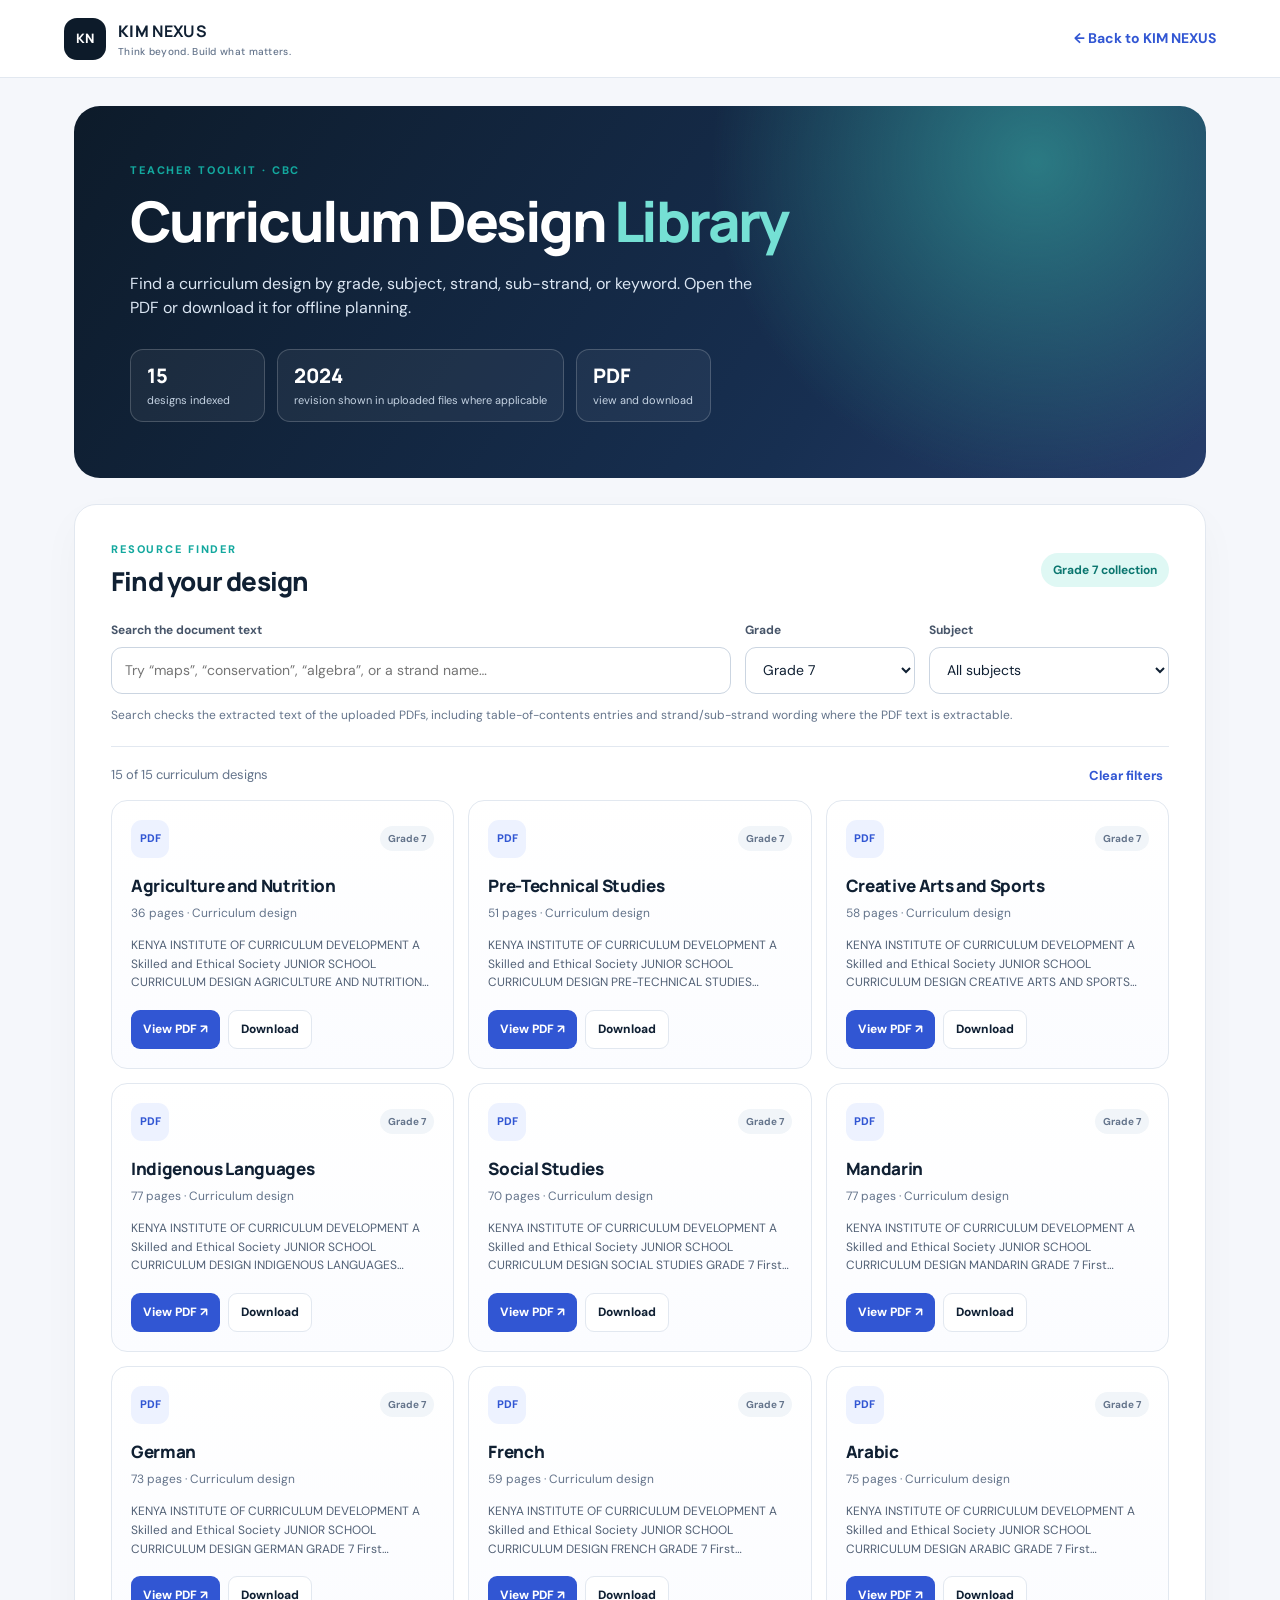
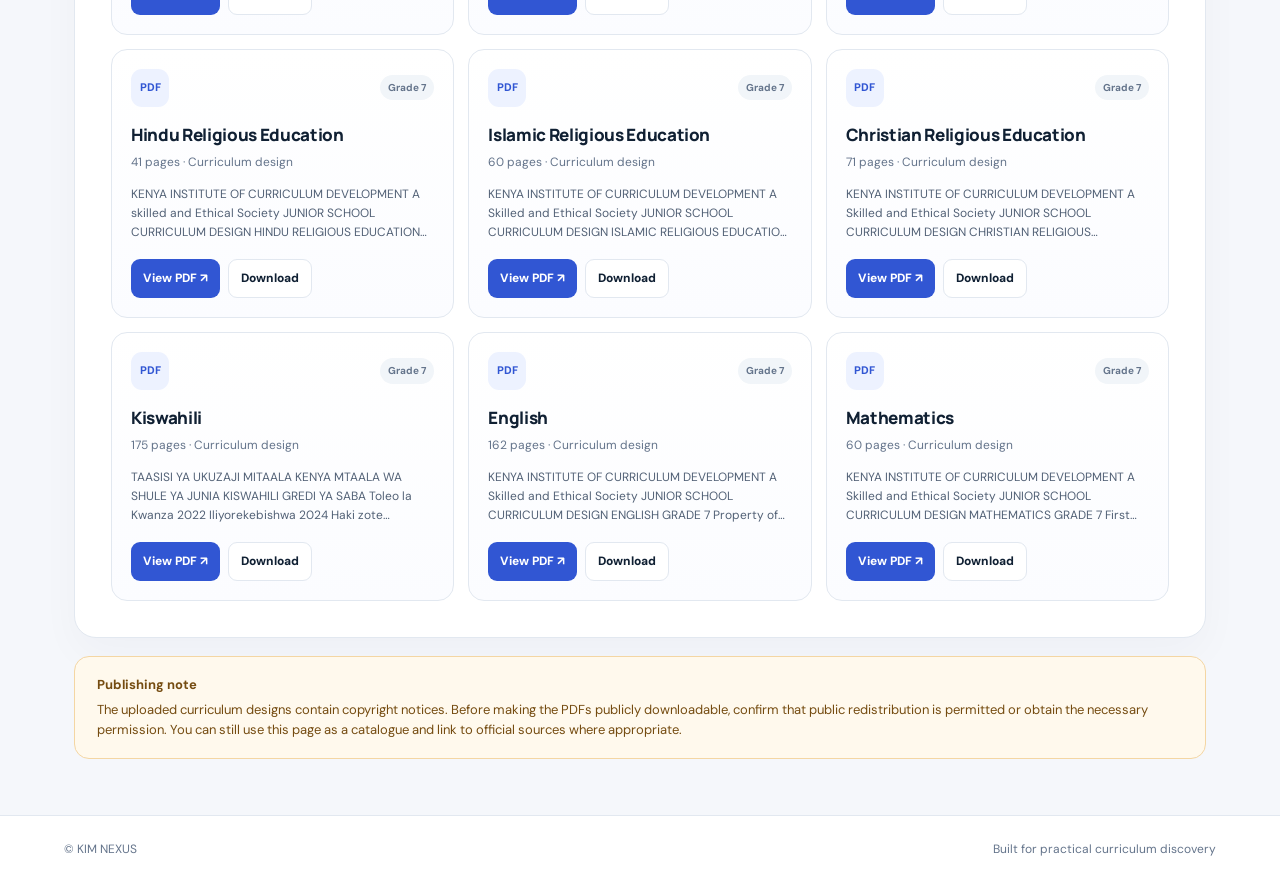
==== curriculum.html @ b1ddff78 "Add files via upload" ====
<!doctype html>
<html lang="en">
<head>
<meta charset="utf-8">
<meta name="viewport" content="width=device-width, initial-scale=1">
<meta name="description" content="Search Grade 7 curriculum designs by subject, strand, sub-strand, or keyword on KIM NEXUS.">
<title>Curriculum Design Library | KIM NEXUS</title>
<link rel="stylesheet" href="curriculum.css">
</head>
<body>
<header class="topbar">
  <a class="brand" href="index.html" aria-label="KIM NEXUS home"><span class="brand-mark">KN</span><span>KIM <b>NEXUS</b><small>Think beyond. Build what matters.</small></span></a>
  <a class="home-link" href="index.html">← Back to KIM NEXUS</a>
</header>
<main>
  <section class="hero">
    <p class="eyebrow">TEACHER TOOLKIT · CBC</p>
    <h1>Curriculum Design <span>Library</span></h1>
    <p class="hero-copy">Find a curriculum design by grade, subject, strand, sub-strand, or keyword. Open the PDF or download it for offline planning.</p>
    <div class="stats"><div><strong id="resource-count">15</strong><span>designs indexed</span></div><div><strong>2024</strong><span>revision shown in uploaded files where applicable</span></div><div><strong>PDF</strong><span>view and download</span></div></div>
  </section>

  <section class="library-panel" aria-label="Curriculum search">
    <div class="section-heading"><div><p class="eyebrow">RESOURCE FINDER</p><h2>Find your design</h2></div><span class="badge">Grade 7 collection</span></div>
    <div class="filters">
      <label class="search-field"><span>Search the document text</span><input id="search" type="search" placeholder="Try “maps”, “conservation”, “algebra”, or a strand name…" autocomplete="off"></label>
      <label><span>Grade</span><select id="grade"><option value="all">All grades</option><option value="Grade 7" selected>Grade 7</option></select></label>
      <label><span>Subject</span><select id="subject"><option value="all">All subjects</option></select></label>
    </div>
    <p class="hint">Search checks the extracted text of the uploaded PDFs, including table-of-contents entries and strand/sub-strand wording where the PDF text is extractable.</p>
    <div class="result-line"><span id="result-summary">Loading curriculum designs…</span><button id="clear" class="text-button" type="button">Clear filters</button></div>
    <div id="cards" class="cards" aria-live="polite"></div>
    <div id="empty" class="empty" hidden><strong>No matching design found.</strong><span>Try another keyword or clear the filters.</span></div>
  </section>
  <section class="notice">
    <strong>Publishing note</strong>
    <p>The uploaded curriculum designs contain copyright notices. Before making the PDFs publicly downloadable, confirm that public redistribution is permitted or obtain the necessary permission. You can still use this page as a catalogue and link to official sources where appropriate.</p>
  </section>
</main>
<footer><span>© KIM NEXUS</span><span>Built for practical curriculum discovery</span></footer>
<script src="curriculum.js"></script>
</body>
</html>
---- curriculum.css ----
@import url('https://fonts.googleapis.com/css2?family=DM+Sans:wght@400;500;600;700&family=Manrope:wght@400;500;600;700;800&display=swap');
:root{--ink:#102033;--muted:#64748b;--paper:#f5f7fb;--card:#fff;--line:#e2e8f0;--blue:#3156d3;--teal:#13a89e;--navy:#0d1b2a}
*{box-sizing:border-box}body{margin:0;background:var(--paper);color:var(--ink);font-family:"DM Sans",system-ui,sans-serif;line-height:1.55}
.topbar{height:auto;min-height:78px;padding:16px clamp(18px,5vw,72px);display:flex;justify-content:space-between;align-items:center;gap:18px;background:#fff;border-bottom:1px solid var(--line)}
.brand{display:flex;align-items:center;gap:12px;text-decoration:none;color:var(--ink);font-family:Manrope,sans-serif;font-weight:800;letter-spacing:.02em}.brand-mark{display:grid;place-items:center;width:42px;height:42px;border-radius:13px;background:var(--navy);color:#fff;font-size:13px}.brand small{display:block;font:500 10px "DM Sans",sans-serif;color:var(--muted);letter-spacing:.03em;margin-top:1px}.home-link{color:var(--blue);text-decoration:none;font-size:14px;font-weight:700}
main{max-width:1180px;margin:auto;padding:0 24px 56px}.hero{margin:28px 0 26px;padding:clamp(28px,5vw,56px);border-radius:26px;background:radial-gradient(circle at 85% 15%,#2b7a83 0,transparent 32%),linear-gradient(125deg,#0d1b2a,#172f51 68%,#263d6a);color:#fff;overflow:hidden}.eyebrow{font-size:11px;font-weight:800;letter-spacing:.17em;color:var(--teal);margin:0 0 12px}.hero h1{font:800 clamp(34px,5vw,56px)/1.08 Manrope,sans-serif;letter-spacing:-.045em;max-width:700px;margin:0}.hero h1 span{color:#75e0d4}.hero-copy{max-width:650px;color:#dbe6f3;font-size:16px;margin:20px 0 28px}.stats{display:flex;flex-wrap:wrap;gap:12px}.stats div{padding:12px 16px;border:1px solid #ffffff30;background:#ffffff0d;border-radius:13px;min-width:135px}.stats strong,.stats span{display:block}.stats strong{font:800 20px Manrope,sans-serif}.stats span{font-size:11px;color:#c5d3e3;margin-top:3px}
.library-panel{background:#fff;border:1px solid var(--line);border-radius:22px;padding:clamp(20px,3.5vw,36px);box-shadow:0 16px 40px #10203308}.section-heading{display:flex;align-items:center;justify-content:space-between;gap:18px;margin-bottom:22px}.section-heading h2{font:800 26px Manrope,sans-serif;margin:0;letter-spacing:-.03em}.section-heading .eyebrow{margin-bottom:5px}.badge{font-size:12px;font-weight:700;color:#0b766f;background:#dff8f4;padding:8px 12px;border-radius:99px;white-space:nowrap}
.filters{display:grid;grid-template-columns:minmax(240px,1fr) 170px 240px;gap:14px}.filters label{display:flex;flex-direction:column;gap:7px;min-width:0}.filters label>span{font-size:12px;font-weight:700;color:#475569}.filters input,.filters select{width:100%;min-height:47px;padding:11px 13px;border:1px solid #cbd5e1;border-radius:11px;background:#fff;color:var(--ink);font:14px "DM Sans",sans-serif;outline:none}.filters input:focus,.filters select:focus{border-color:var(--blue);box-shadow:0 0 0 3px #3156d31a}.hint{font-size:12px;color:var(--muted);margin:12px 0 22px}.result-line{display:flex;justify-content:space-between;align-items:center;gap:12px;border-top:1px solid var(--line);padding-top:18px;margin-bottom:14px;color:var(--muted);font-size:13px}.text-button{border:0;background:transparent;color:var(--blue);font:700 13px "DM Sans",sans-serif;cursor:pointer}
.cards{display:grid;grid-template-columns:repeat(3,minmax(0,1fr));gap:14px}.card{display:flex;flex-direction:column;min-width:0;border:1px solid var(--line);border-radius:16px;padding:19px;background:linear-gradient(180deg,#fff,#fbfcff);transition:transform .15s ease,border-color .15s ease,box-shadow .15s ease}.card:hover{transform:translateY(-2px);border-color:#b9c8ff;box-shadow:0 12px 24px #1020330d}.card-top{display:flex;justify-content:space-between;align-items:center;gap:10px}.pdf-icon{width:38px;height:38px;display:grid;place-items:center;border-radius:11px;background:#edf2ff;color:var(--blue);font-size:11px;font-weight:800}.grade-pill{font-size:10px;color:#64748b;background:#f1f5f9;border-radius:99px;padding:5px 8px;font-weight:700}.card h3{font:800 17px/1.3 Manrope,sans-serif;margin:17px 0 7px;letter-spacing:-.02em}.meta{color:var(--muted);font-size:12px;margin:0 0 14px}.excerpt{font-size:12px;color:#526176;margin:0 0 18px;display:-webkit-box;-webkit-line-clamp:3;-webkit-box-orient:vertical;overflow:hidden;min-height:54px}.card-actions{display:flex;gap:8px;margin-top:auto}.btn{display:inline-flex;align-items:center;justify-content:center;text-decoration:none;border-radius:9px;padding:9px 12px;font-size:12px;font-weight:800}.btn-primary{background:var(--blue);color:#fff}.btn-secondary{border:1px solid var(--line);color:var(--ink);background:#fff}.empty{padding:40px 15px;text-align:center;color:var(--muted)}.empty strong,.empty span{display:block}.empty strong{color:var(--ink);margin-bottom:5px}
.notice{margin:18px 0 0;padding:18px 22px;border:1px solid #f4d6a3;border-radius:15px;background:#fff9ed;color:#754c11;font-size:13px}.notice strong{font-size:13px}.notice p{margin:5px 0 0}footer{display:flex;justify-content:space-between;gap:15px;flex-wrap:wrap;padding:24px clamp(18px,5vw,72px);color:var(--muted);font-size:12px;border-top:1px solid var(--line);background:#fff}
@media(max-width:850px){.filters{grid-template-columns:1fr 1fr}.search-field{grid-column:1/-1}.cards{grid-template-columns:repeat(2,minmax(0,1fr))}}
@media(max-width:560px){.topbar{align-items:flex-start}.home-link{font-size:12px;padding-top:8px}.brand small{max-width:160px}.hero{border-radius:19px}.stats div{flex:1;min-width:calc(50% - 12px)}.filters{grid-template-columns:1fr}.search-field{grid-column:auto}.cards{grid-template-columns:1fr}.section-heading{align-items:flex-start;flex-direction:column}.result-line{align-items:flex-start}}
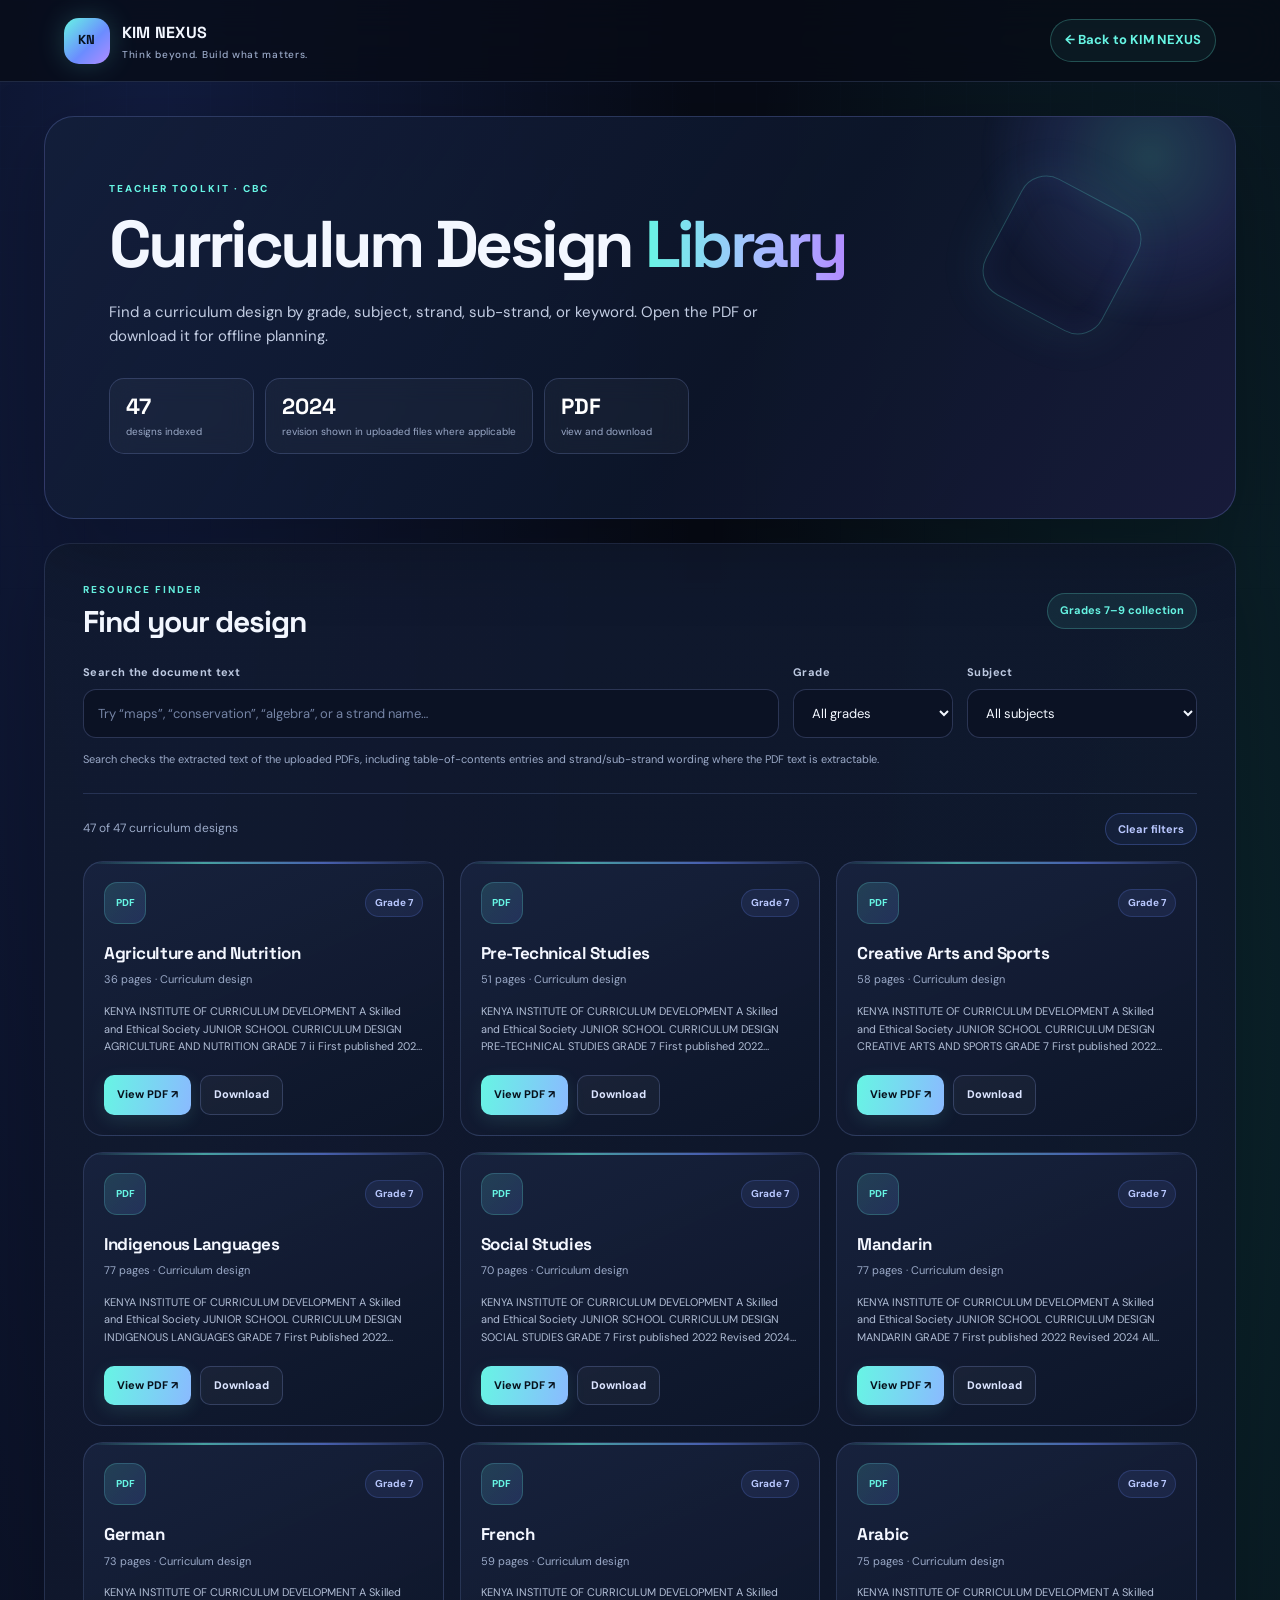
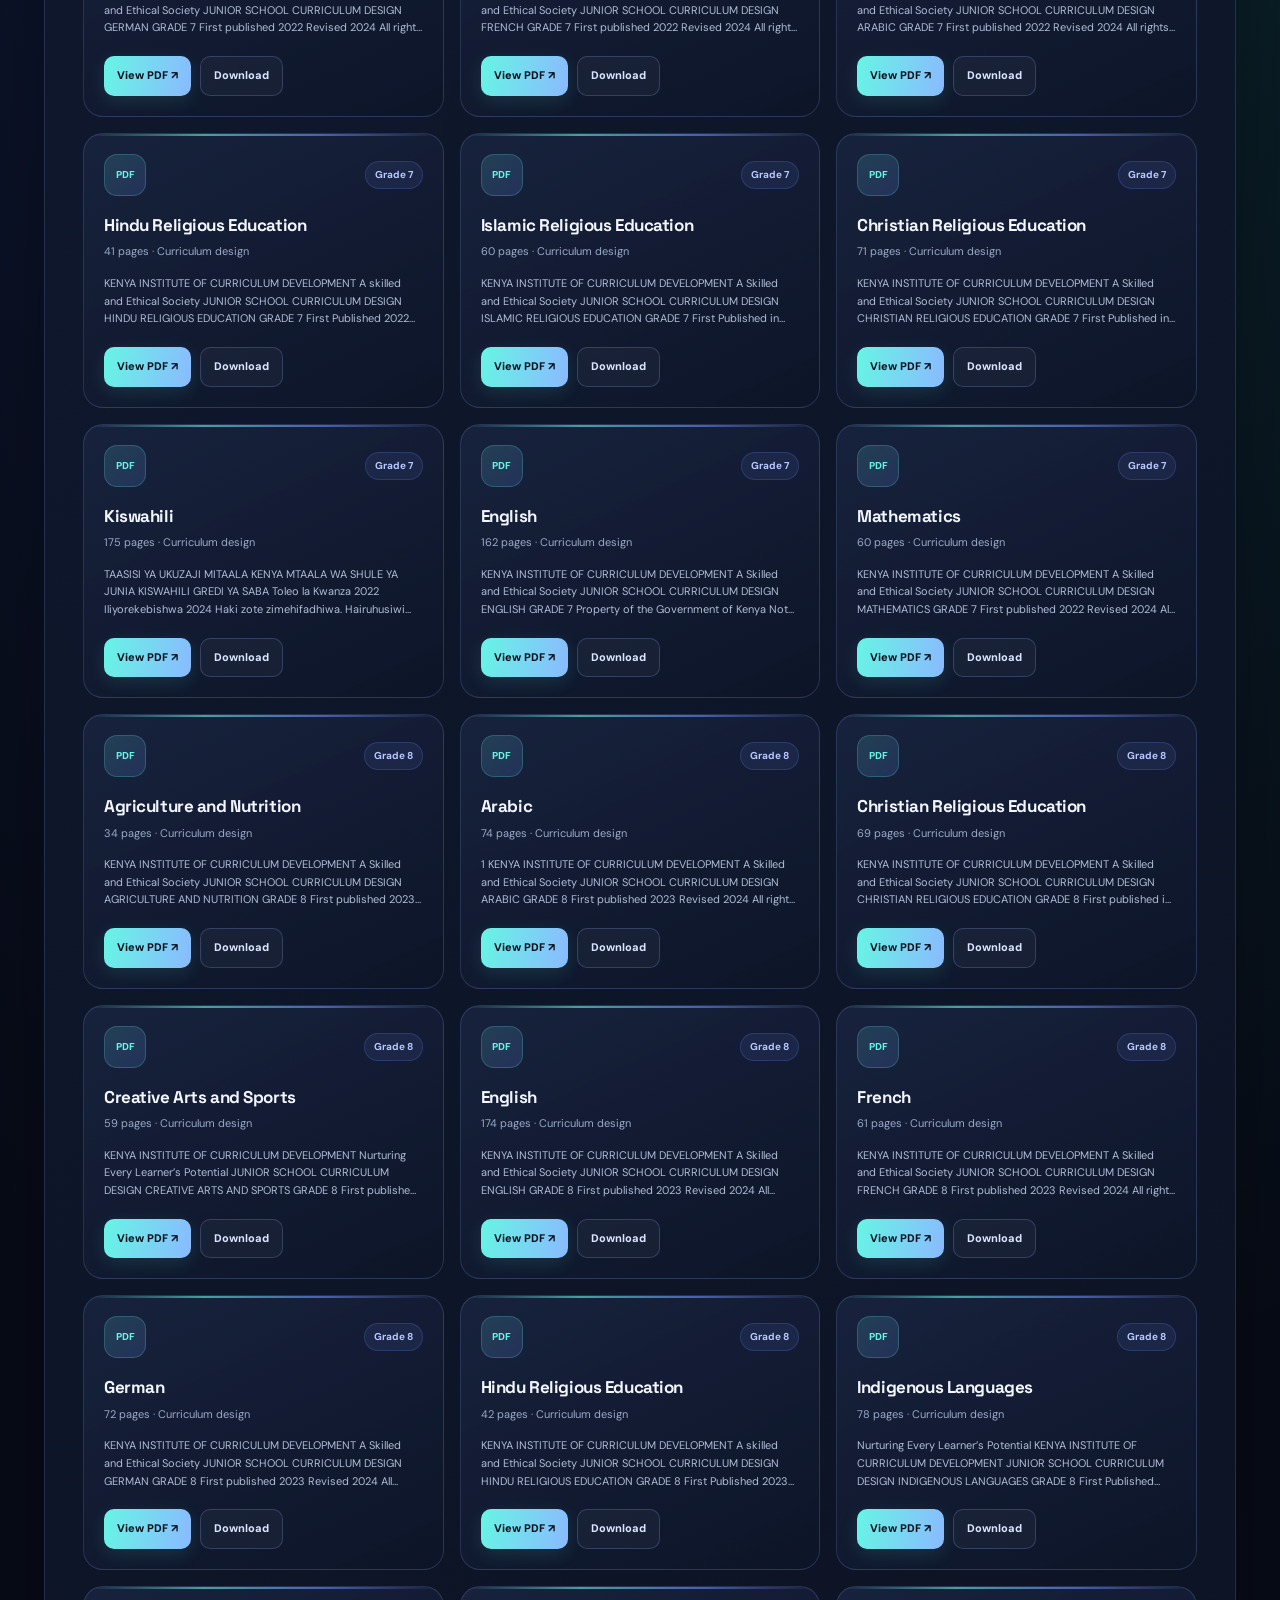
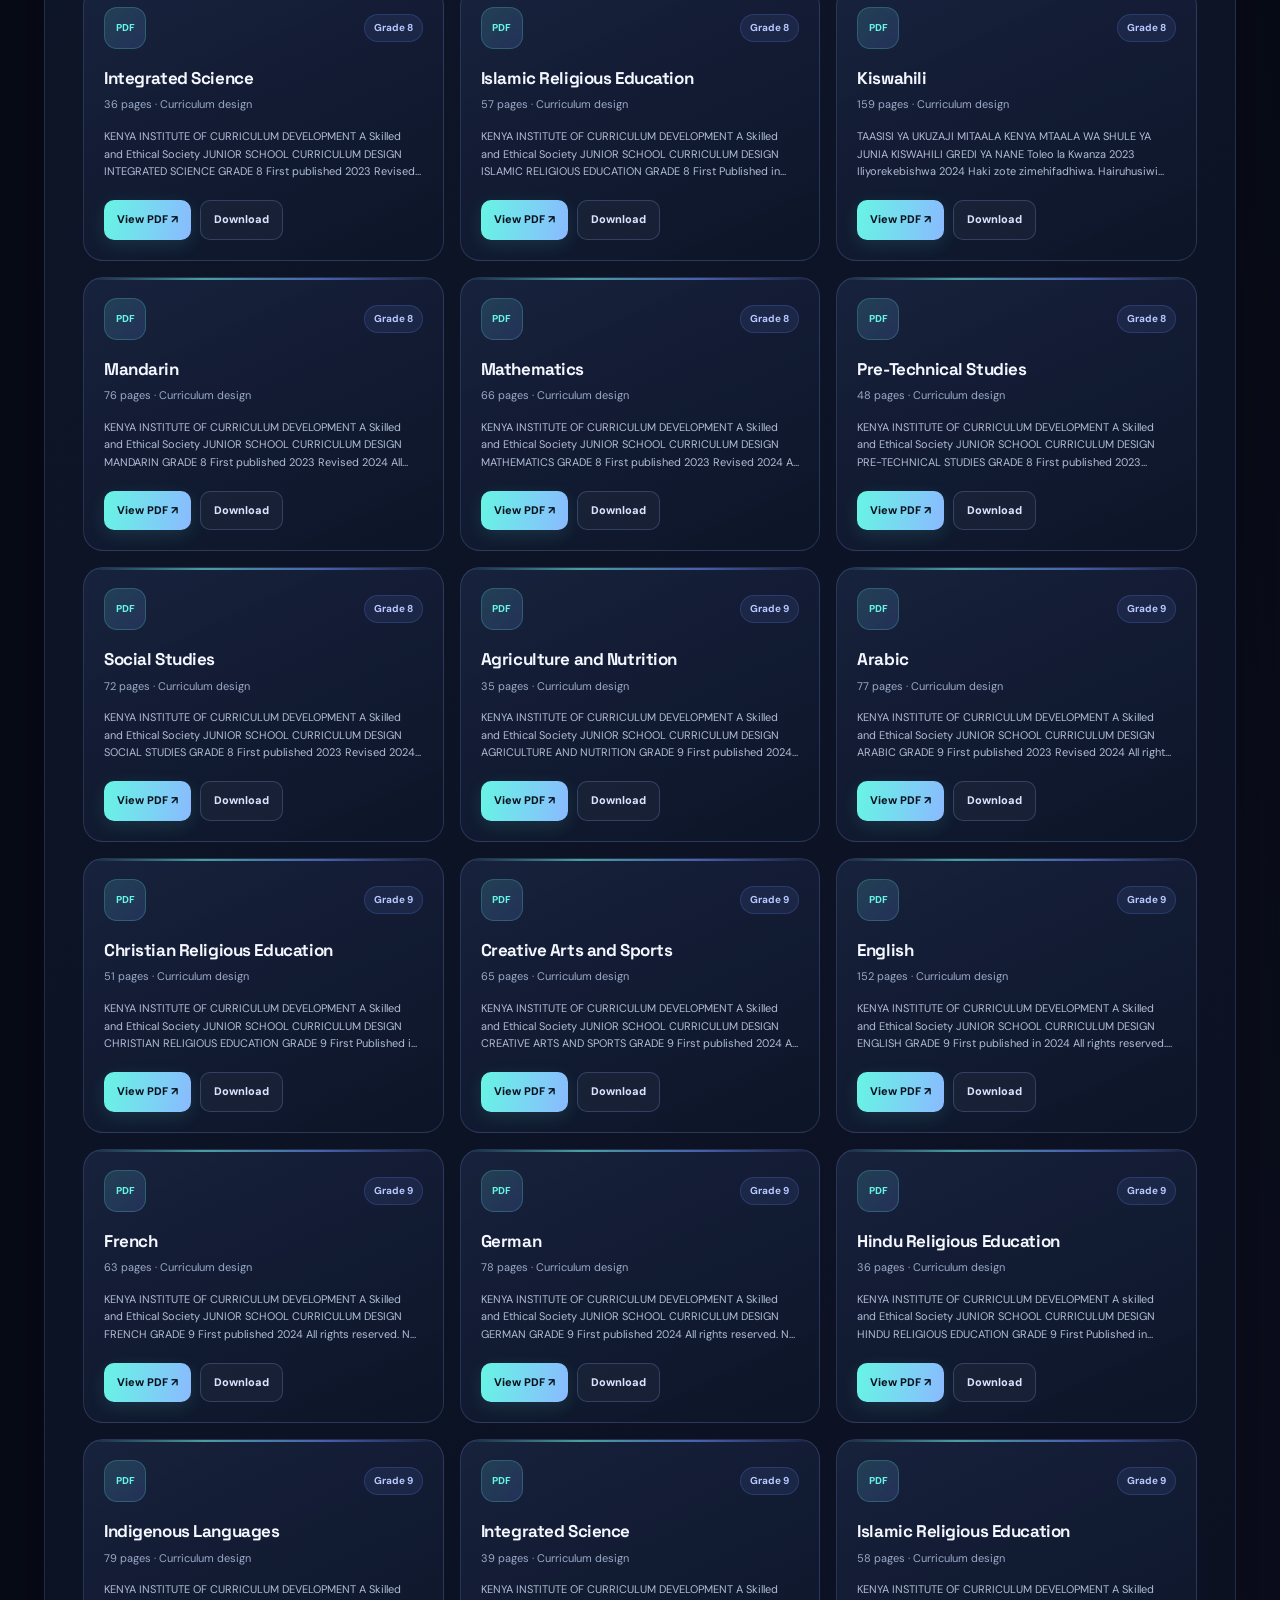
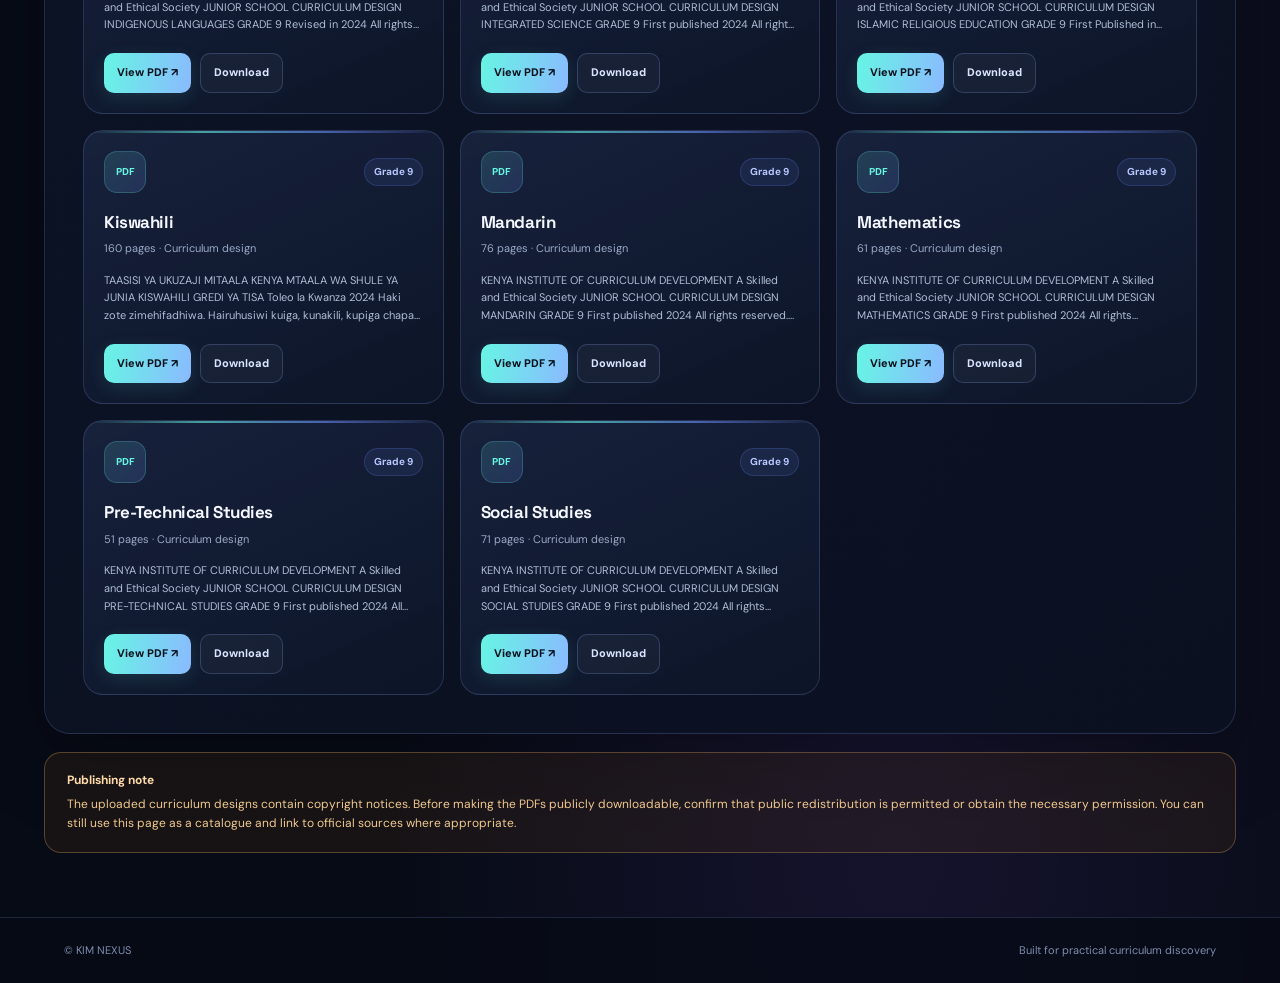
==== commit 63dbd739: "Update curriculum.html" ====
--- a/curriculum.html
+++ b/curriculum.html
@@ -3,7 +3,7 @@
 <head>
 <meta charset="utf-8">
 <meta name="viewport" content="width=device-width, initial-scale=1">
-<meta name="description" content="Search Grade 7 curriculum designs by subject, strand, sub-strand, or keyword on KIM NEXUS.">
+<meta name="description" content="Search Grade 7, 8 and 9 curriculum designs by grade, subject, strand, sub-strand, or keyword on KIM NEXUS.">
 <title>Curriculum Design Library | KIM NEXUS</title>
 <link rel="stylesheet" href="curriculum.css">
 </head>
@@ -17,14 +17,14 @@
     <p class="eyebrow">TEACHER TOOLKIT · CBC</p>
     <h1>Curriculum Design <span>Library</span></h1>
     <p class="hero-copy">Find a curriculum design by grade, subject, strand, sub-strand, or keyword. Open the PDF or download it for offline planning.</p>
-    <div class="stats"><div><strong id="resource-count">15</strong><span>designs indexed</span></div><div><strong>2024</strong><span>revision shown in uploaded files where applicable</span></div><div><strong>PDF</strong><span>view and download</span></div></div>
+    <div class="stats"><div><strong id="resource-count">47</strong><span>designs indexed</span></div><div><strong>2024</strong><span>revision shown in uploaded files where applicable</span></div><div><strong>PDF</strong><span>view and download</span></div></div>
   </section>
 
   <section class="library-panel" aria-label="Curriculum search">
-    <div class="section-heading"><div><p class="eyebrow">RESOURCE FINDER</p><h2>Find your design</h2></div><span class="badge">Grade 7 collection</span></div>
+    <div class="section-heading"><div><p class="eyebrow">RESOURCE FINDER</p><h2>Find your design</h2></div><span class="badge">Grades 7–9 collection</span></div>
     <div class="filters">
       <label class="search-field"><span>Search the document text</span><input id="search" type="search" placeholder="Try “maps”, “conservation”, “algebra”, or a strand name…" autocomplete="off"></label>
-      <label><span>Grade</span><select id="grade"><option value="all">All grades</option><option value="Grade 7" selected>Grade 7</option></select></label>
+      <label><span>Grade</span><select id="grade"><option value="all" selected>All grades</option><option value="Grade 7">Grade 7</option><option value="Grade 8">Grade 8</option><option value="Grade 9">Grade 9</option></select></label>
       <label><span>Subject</span><select id="subject"><option value="all">All subjects</option></select></label>
     </div>
     <p class="hint">Search checks the extracted text of the uploaded PDFs, including table-of-contents entries and strand/sub-strand wording where the PDF text is extractable.</p>
@@ -40,4 +40,4 @@
 <footer><span>© KIM NEXUS</span><span>Built for practical curriculum discovery</span></footer>
 <script src="curriculum.js"></script>
 </body>
-</html>+</html>
--- a/curriculum.css
+++ b/curriculum.css
@@ -1,12 +1,151 @@
-@import url('https://fonts.googleapis.com/css2?family=DM+Sans:wght@400;500;600;700&family=Manrope:wght@400;500;600;700;800&display=swap');
-:root{--ink:#102033;--muted:#64748b;--paper:#f5f7fb;--card:#fff;--line:#e2e8f0;--blue:#3156d3;--teal:#13a89e;--navy:#0d1b2a}
-*{box-sizing:border-box}body{margin:0;background:var(--paper);color:var(--ink);font-family:"DM Sans",system-ui,sans-serif;line-height:1.55}
-.topbar{height:auto;min-height:78px;padding:16px clamp(18px,5vw,72px);display:flex;justify-content:space-between;align-items:center;gap:18px;background:#fff;border-bottom:1px solid var(--line)}
-.brand{display:flex;align-items:center;gap:12px;text-decoration:none;color:var(--ink);font-family:Manrope,sans-serif;font-weight:800;letter-spacing:.02em}.brand-mark{display:grid;place-items:center;width:42px;height:42px;border-radius:13px;background:var(--navy);color:#fff;font-size:13px}.brand small{display:block;font:500 10px "DM Sans",sans-serif;color:var(--muted);letter-spacing:.03em;margin-top:1px}.home-link{color:var(--blue);text-decoration:none;font-size:14px;font-weight:700}
-main{max-width:1180px;margin:auto;padding:0 24px 56px}.hero{margin:28px 0 26px;padding:clamp(28px,5vw,56px);border-radius:26px;background:radial-gradient(circle at 85% 15%,#2b7a83 0,transparent 32%),linear-gradient(125deg,#0d1b2a,#172f51 68%,#263d6a);color:#fff;overflow:hidden}.eyebrow{font-size:11px;font-weight:800;letter-spacing:.17em;color:var(--teal);margin:0 0 12px}.hero h1{font:800 clamp(34px,5vw,56px)/1.08 Manrope,sans-serif;letter-spacing:-.045em;max-width:700px;margin:0}.hero h1 span{color:#75e0d4}.hero-copy{max-width:650px;color:#dbe6f3;font-size:16px;margin:20px 0 28px}.stats{display:flex;flex-wrap:wrap;gap:12px}.stats div{padding:12px 16px;border:1px solid #ffffff30;background:#ffffff0d;border-radius:13px;min-width:135px}.stats strong,.stats span{display:block}.stats strong{font:800 20px Manrope,sans-serif}.stats span{font-size:11px;color:#c5d3e3;margin-top:3px}
-.library-panel{background:#fff;border:1px solid var(--line);border-radius:22px;padding:clamp(20px,3.5vw,36px);box-shadow:0 16px 40px #10203308}.section-heading{display:flex;align-items:center;justify-content:space-between;gap:18px;margin-bottom:22px}.section-heading h2{font:800 26px Manrope,sans-serif;margin:0;letter-spacing:-.03em}.section-heading .eyebrow{margin-bottom:5px}.badge{font-size:12px;font-weight:700;color:#0b766f;background:#dff8f4;padding:8px 12px;border-radius:99px;white-space:nowrap}
-.filters{display:grid;grid-template-columns:minmax(240px,1fr) 170px 240px;gap:14px}.filters label{display:flex;flex-direction:column;gap:7px;min-width:0}.filters label>span{font-size:12px;font-weight:700;color:#475569}.filters input,.filters select{width:100%;min-height:47px;padding:11px 13px;border:1px solid #cbd5e1;border-radius:11px;background:#fff;color:var(--ink);font:14px "DM Sans",sans-serif;outline:none}.filters input:focus,.filters select:focus{border-color:var(--blue);box-shadow:0 0 0 3px #3156d31a}.hint{font-size:12px;color:var(--muted);margin:12px 0 22px}.result-line{display:flex;justify-content:space-between;align-items:center;gap:12px;border-top:1px solid var(--line);padding-top:18px;margin-bottom:14px;color:var(--muted);font-size:13px}.text-button{border:0;background:transparent;color:var(--blue);font:700 13px "DM Sans",sans-serif;cursor:pointer}
-.cards{display:grid;grid-template-columns:repeat(3,minmax(0,1fr));gap:14px}.card{display:flex;flex-direction:column;min-width:0;border:1px solid var(--line);border-radius:16px;padding:19px;background:linear-gradient(180deg,#fff,#fbfcff);transition:transform .15s ease,border-color .15s ease,box-shadow .15s ease}.card:hover{transform:translateY(-2px);border-color:#b9c8ff;box-shadow:0 12px 24px #1020330d}.card-top{display:flex;justify-content:space-between;align-items:center;gap:10px}.pdf-icon{width:38px;height:38px;display:grid;place-items:center;border-radius:11px;background:#edf2ff;color:var(--blue);font-size:11px;font-weight:800}.grade-pill{font-size:10px;color:#64748b;background:#f1f5f9;border-radius:99px;padding:5px 8px;font-weight:700}.card h3{font:800 17px/1.3 Manrope,sans-serif;margin:17px 0 7px;letter-spacing:-.02em}.meta{color:var(--muted);font-size:12px;margin:0 0 14px}.excerpt{font-size:12px;color:#526176;margin:0 0 18px;display:-webkit-box;-webkit-line-clamp:3;-webkit-box-orient:vertical;overflow:hidden;min-height:54px}.card-actions{display:flex;gap:8px;margin-top:auto}.btn{display:inline-flex;align-items:center;justify-content:center;text-decoration:none;border-radius:9px;padding:9px 12px;font-size:12px;font-weight:800}.btn-primary{background:var(--blue);color:#fff}.btn-secondary{border:1px solid var(--line);color:var(--ink);background:#fff}.empty{padding:40px 15px;text-align:center;color:var(--muted)}.empty strong,.empty span{display:block}.empty strong{color:var(--ink);margin-bottom:5px}
-.notice{margin:18px 0 0;padding:18px 22px;border:1px solid #f4d6a3;border-radius:15px;background:#fff9ed;color:#754c11;font-size:13px}.notice strong{font-size:13px}.notice p{margin:5px 0 0}footer{display:flex;justify-content:space-between;gap:15px;flex-wrap:wrap;padding:24px clamp(18px,5vw,72px);color:var(--muted);font-size:12px;border-top:1px solid var(--line);background:#fff}
-@media(max-width:850px){.filters{grid-template-columns:1fr 1fr}.search-field{grid-column:1/-1}.cards{grid-template-columns:repeat(2,minmax(0,1fr))}}
-@media(max-width:560px){.topbar{align-items:flex-start}.home-link{font-size:12px;padding-top:8px}.brand small{max-width:160px}.hero{border-radius:19px}.stats div{flex:1;min-width:calc(50% - 12px)}.filters{grid-template-columns:1fr}.search-field{grid-column:auto}.cards{grid-template-columns:1fr}.section-heading{align-items:flex-start;flex-direction:column}.result-line{align-items:flex-start}}
+@import url('https://fonts.googleapis.com/css2?family=DM+Sans:wght@400;500;600;700&family=Space+Grotesk:wght@400;500;600;700&display=swap');
+
+:root{
+  color-scheme:dark;
+  --bg:#070b16;
+  --panel:rgba(17,25,47,.78);
+  --panel-strong:#111a30;
+  --ink:#f3f7ff;
+  --muted:#9baac8;
+  --line:rgba(151,177,255,.17);
+  --cyan:#67f5e4;
+  --blue:#6b8cff;
+  --violet:#b18cff;
+  --shadow:0 24px 80px rgba(0,0,0,.28);
+}
+*{box-sizing:border-box}
+html{scroll-behavior:smooth}
+body{
+  margin:0;min-height:100vh;color:var(--ink);
+  font-family:"DM Sans",system-ui,sans-serif;line-height:1.6;
+  background:
+    radial-gradient(ellipse at 12% 4%,rgba(65,105,255,.18),transparent 34rem),
+    radial-gradient(ellipse at 92% 18%,rgba(41,230,210,.12),transparent 30rem),
+    radial-gradient(ellipse at 70% 90%,rgba(143,91,255,.11),transparent 32rem),
+    var(--bg);
+}
+body:before{
+  content:"";position:fixed;inset:0;pointer-events:none;z-index:-1;opacity:.23;
+  background-image:linear-gradient(rgba(135,160,220,.07) 1px,transparent 1px),linear-gradient(90deg,rgba(135,160,220,.07) 1px,transparent 1px);
+  background-size:42px 42px;
+  mask-image:linear-gradient(to bottom,black,transparent 88%);
+}
+a{color:inherit}
+.topbar{
+  min-height:82px;padding:16px clamp(18px,5vw,76px);display:flex;align-items:center;justify-content:space-between;gap:20px;
+  border-bottom:1px solid var(--line);background:rgba(7,11,22,.76);backdrop-filter:blur(18px);
+  position:sticky;top:0;z-index:20;
+}
+.brand{display:flex;align-items:center;gap:12px;text-decoration:none;color:var(--ink);font-family:"Space Grotesk",sans-serif;font-weight:700;letter-spacing:.015em}
+.brand-mark{
+  display:grid;place-items:center;width:46px;height:46px;border-radius:15px;
+  background:linear-gradient(135deg,var(--cyan),var(--blue) 58%,var(--violet));color:#07111d;
+  font-size:13px;font-weight:700;box-shadow:0 0 28px rgba(103,245,228,.2)
+}
+.brand small{display:block;color:var(--muted);font:500 10px "DM Sans",sans-serif;letter-spacing:.07em;margin-top:2px}
+.home-link{
+  color:var(--cyan);text-decoration:none;font-size:13px;font-weight:700;padding:10px 14px;
+  border:1px solid rgba(103,245,228,.25);border-radius:999px;background:rgba(103,245,228,.05);
+  transition:background .2s ease,transform .2s ease
+}
+.home-link:hover{background:rgba(103,245,228,.12);transform:translateY(-1px)}
+main{max-width:1240px;margin:auto;padding:0 24px 64px}
+.hero{
+  position:relative;isolation:isolate;overflow:hidden;margin:34px 0 24px;padding:clamp(30px,5vw,64px);
+  border:1px solid rgba(139,166,255,.23);border-radius:30px;
+  background:linear-gradient(125deg,rgba(19,30,58,.96),rgba(13,23,44,.84) 58%,rgba(26,26,61,.86));
+  box-shadow:var(--shadow)
+}
+.hero:before{
+  content:"";position:absolute;width:340px;height:340px;right:-85px;top:-130px;border-radius:50%;z-index:-1;
+  background:radial-gradient(circle,rgba(103,245,228,.18),rgba(107,140,255,.10) 40%,transparent 70%);
+  filter:blur(4px)
+}
+.hero:after{
+  content:"";position:absolute;right:9%;top:18%;width:130px;height:130px;border:1px solid rgba(103,245,228,.24);
+  border-radius:28px;transform:rotate(28deg);z-index:-1;box-shadow:0 0 55px rgba(103,245,228,.08),inset 0 0 30px rgba(107,140,255,.06)
+}
+.eyebrow{font-size:10px;font-weight:800;letter-spacing:.2em;color:var(--cyan);margin:0 0 14px;text-transform:uppercase}
+.hero h1{font:700 clamp(36px,5.3vw,66px)/1.02 "Space Grotesk",sans-serif;letter-spacing:-.055em;max-width:780px;margin:0}
+.hero h1 span{
+  color:transparent;background:linear-gradient(90deg,var(--cyan),#a6c0ff 55%,var(--violet));
+  -webkit-background-clip:text;background-clip:text
+}
+.hero-copy{max-width:660px;color:#c3cde3;font-size:15px;margin:22px 0 30px}
+.stats{display:flex;flex-wrap:wrap;gap:11px}
+.stats div{
+  min-width:145px;padding:13px 16px;border:1px solid rgba(154,178,255,.2);border-radius:15px;
+  background:rgba(255,255,255,.035);backdrop-filter:blur(12px)
+}
+.stats strong,.stats span{display:block}
+.stats strong{font:700 22px "Space Grotesk",sans-serif;color:#fff}
+.stats span{font-size:10px;color:var(--muted);margin-top:4px}
+.library-panel{
+  padding:clamp(20px,3.4vw,38px);border:1px solid var(--line);border-radius:26px;
+  background:linear-gradient(145deg,rgba(17,26,48,.91),rgba(11,17,33,.91));box-shadow:var(--shadow)
+}
+.section-heading{display:flex;align-items:center;justify-content:space-between;gap:18px;margin-bottom:24px}
+.section-heading h2{font:700 clamp(23px,3vw,30px)/1.15 "Space Grotesk",sans-serif;margin:0;letter-spacing:-.035em}
+.section-heading .eyebrow{margin-bottom:7px}
+.badge{
+  font-size:11px;font-weight:700;color:var(--cyan);background:rgba(103,245,228,.08);
+  border:1px solid rgba(103,245,228,.23);padding:8px 12px;border-radius:999px;white-space:nowrap
+}
+.filters{display:grid;grid-template-columns:minmax(240px,1fr) 160px 230px;gap:14px}
+.filters label{display:flex;flex-direction:column;gap:8px;min-width:0}
+.filters label>span{font-size:11px;font-weight:700;color:#bdc9e1;letter-spacing:.035em}
+.filters input,.filters select{
+  width:100%;min-height:49px;padding:12px 14px;border:1px solid rgba(155,178,255,.22);border-radius:13px;
+  background:#0b1224;color:var(--ink);font:13px "DM Sans",sans-serif;outline:none;
+  transition:border-color .2s ease,box-shadow .2s ease
+}
+.filters input::placeholder{color:#7483a4}
+.filters input:focus,.filters select:focus{border-color:var(--cyan);box-shadow:0 0 0 3px rgba(103,245,228,.1)}
+.hint{font-size:11px;color:var(--muted);margin:13px 0 24px}
+.result-line{display:flex;justify-content:space-between;align-items:center;gap:12px;border-top:1px solid var(--line);padding-top:19px;margin-bottom:16px;color:var(--muted);font-size:12px}
+.text-button{border:1px solid rgba(107,140,255,.28);border-radius:999px;padding:8px 12px;background:rgba(107,140,255,.07);color:#b9c8ff;font:700 11px "DM Sans",sans-serif;cursor:pointer}
+.text-button:hover{background:rgba(107,140,255,.15)}
+.cards{display:grid;grid-template-columns:repeat(3,minmax(0,1fr));gap:16px}
+.card{
+  position:relative;display:flex;flex-direction:column;min-width:0;overflow:hidden;
+  border:1px solid rgba(151,177,255,.18);border-radius:20px;padding:20px;
+  background:linear-gradient(155deg,rgba(25,36,64,.88),rgba(13,21,40,.96));
+  transition:transform .22s ease,border-color .22s ease,box-shadow .22s ease
+}
+.card:before{content:"";position:absolute;inset:0 0 auto;height:2px;background:linear-gradient(90deg,transparent,var(--cyan),var(--blue),transparent);opacity:.6}
+.card:hover{transform:translateY(-5px);border-color:rgba(103,245,228,.42);box-shadow:0 18px 36px rgba(0,0,0,.24),0 0 28px rgba(103,245,228,.06)}
+.card-top{display:flex;justify-content:space-between;align-items:center;gap:10px}
+.pdf-icon{width:42px;height:42px;display:grid;place-items:center;border-radius:13px;background:linear-gradient(135deg,rgba(103,245,228,.15),rgba(107,140,255,.17));border:1px solid rgba(103,245,228,.2);color:var(--cyan);font-size:10px;font-weight:800}
+.grade-pill{font-size:10px;color:#b9c8ff;background:rgba(107,140,255,.1);border:1px solid rgba(107,140,255,.2);border-radius:999px;padding:5px 9px;font-weight:700}
+.card h3{font:700 17px/1.32 "Space Grotesk",sans-serif;margin:18px 0 7px;letter-spacing:-.025em;color:#f4f7ff}
+.meta{color:#9baac8;font-size:11px;margin:0 0 14px}
+.excerpt{font-size:11px;color:#b0bdd5;margin:0 0 19px;display:-webkit-box;-webkit-line-clamp:3;-webkit-box-orient:vertical;overflow:hidden;min-height:53px}
+.card-actions{display:flex;flex-wrap:wrap;gap:9px;margin-top:auto}
+.btn{display:inline-flex;align-items:center;justify-content:center;text-decoration:none;border-radius:10px;padding:10px 13px;font-size:11px;font-weight:800;transition:transform .18s ease,filter .18s ease}
+.btn:hover{transform:translateY(-1px);filter:brightness(1.08)}
+.btn-primary{background:linear-gradient(100deg,var(--cyan),#8abaff);color:#07111d;box-shadow:0 5px 18px rgba(103,245,228,.12)}
+.btn-secondary{border:1px solid rgba(155,178,255,.22);color:#dbe4ff;background:rgba(255,255,255,.035)}
+.empty{padding:44px 15px;text-align:center;color:var(--muted)}
+.empty strong,.empty span{display:block}
+.empty strong{color:var(--ink);margin-bottom:5px}
+.notice{
+  margin:18px 0 0;padding:18px 22px;border:1px solid rgba(255,190,105,.28);border-radius:17px;
+  background:rgba(92,58,23,.2);color:#f0c98e;font-size:12px
+}
+.notice strong{font-size:12px;color:#ffdba9}
+.notice p{margin:5px 0 0}
+footer{
+  display:flex;justify-content:space-between;gap:15px;flex-wrap:wrap;padding:24px clamp(18px,5vw,76px);
+  color:#7f8eae;font-size:11px;border-top:1px solid var(--line);background:rgba(7,11,22,.8)
+}
+::selection{background:rgba(103,245,228,.28);color:#fff}
+@media(max-width:900px){.filters{grid-template-columns:1fr 1fr}.search-field{grid-column:1/-1}.cards{grid-template-columns:repeat(2,minmax(0,1fr))}}
+@media(max-width:600px){
+  .topbar{min-height:72px;align-items:flex-start;padding:13px 16px}.home-link{font-size:11px;padding:9px 10px;white-space:nowrap}
+  .brand-mark{width:40px;height:40px}.brand small{max-width:160px;font-size:9px}
+  main{padding:0 14px 42px}.hero{margin:20px 0 16px;padding:27px 22px;border-radius:22px}.hero:after{right:-25px;top:12%;width:95px;height:95px}
+  .hero-copy{font-size:13px;margin:18px 0 24px}.stats{gap:8px}.stats div{flex:1;min-width:calc(50% - 8px);padding:11px 12px}
+  .library-panel{padding:19px 15px;border-radius:21px}.filters{grid-template-columns:1fr}.search-field{grid-column:auto}
+  .cards{grid-template-columns:1fr}.section-heading{align-items:flex-start;flex-direction:column}.result-line{align-items:flex-start}
+}
+@media(prefers-reduced-motion:reduce){*,*:before,*:after{scroll-behavior:auto!important;transition:none!important}}
